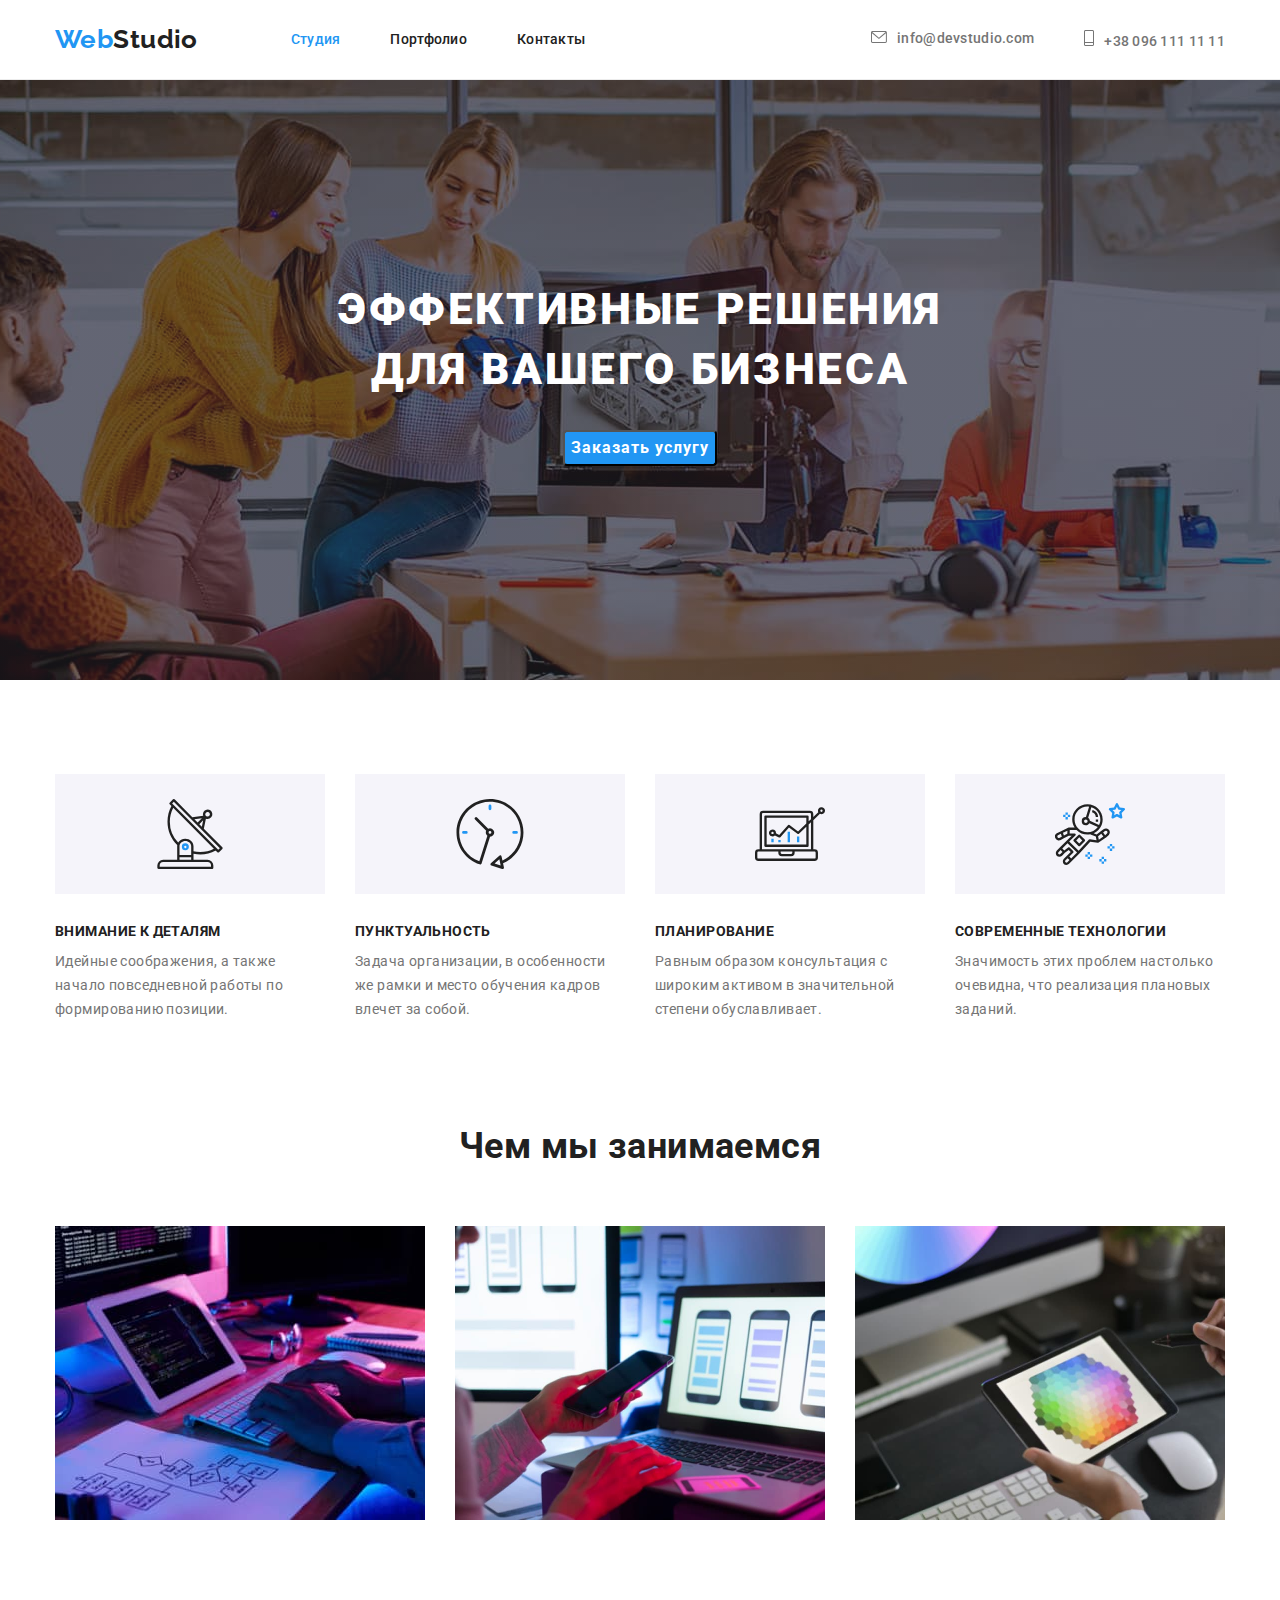
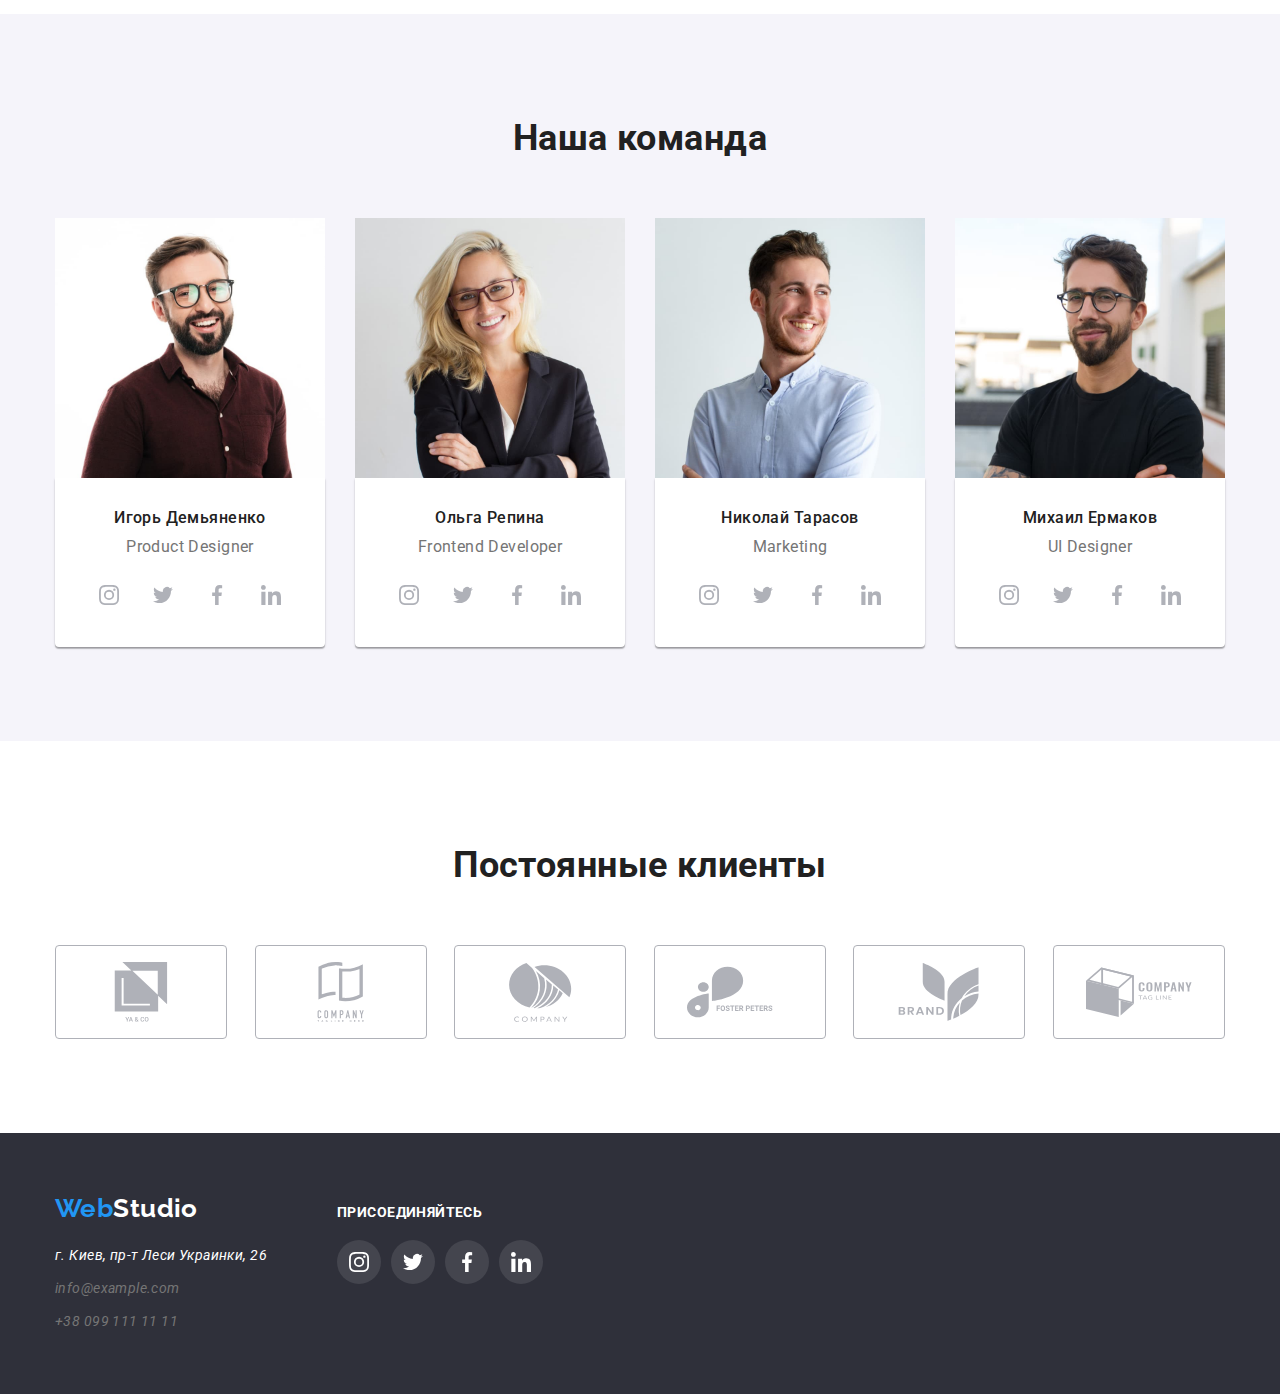
==== index.html @ 738964bc "розпочинає роботу" ====
<!DOCTYPE html>
<html lang="en">

<head>
    <meta charset="UTF-8">
    <meta http-equiv="X-UA-Compatible" content="IE=edge">
    <meta name="viewport" content="width=device-width, initial-scale=1.0">
    <title>Document</title>
    <link rel="preconnect" href="https://fonts.googleapis.com">
    <link rel="preconnect" href="https://fonts.gstatic.com" crossorigin>
    <link href="https://fonts.googleapis.com/css2?family=Raleway:wght@700&family=Roboto:wght@400;500;700;900&display=swap"
        rel="stylesheet">
    <link rel="stylesheet" href="https://cdnjs.cloudflare.com/ajax/libs/modern-normalize/1.0.0/modern-normalize.min.css" />
    <link rel="stylesheet" href="./css/styles.css" />
</head>

<body>
    <!-- Заголовок сайта -->
    <header class="header">
    <div class="container page-header"> 
        <!-- Логотип посилання-->
        <a href="index.html" class="logo"> <span class="logo-blue">Web</span>Studio </a>
        <!--Навігація по сайту-->
        <!-- current підсвічує активну сторінку -->
        <nav>
            <ul class="site-nav">
                <li class="item"><a href="./index.html" class="link current">Студия</a></li>
                <li class="item"><a href="./portfolio.html" class="link">Портфолио</a></li>
                <li class="item"><a href="" class="link">Контакты</a></li>
            </ul>
        </nav>
                <!-- Контактна інформація-->
        <ul class="header-contact">
            <li class="item"><a href="mailto:info@devstudio.com" class="header-contact-link">
                <svg class="icon-envelope"><use href="./images/symbol-defs-opt.svg#icon-envelope"></use></svg>info@devstudio.com</a></li>
            <li class="item"><a href="tel:+380961111111" class="header-contact-link">
                <svg class="icon-phone">
                <use href="./images/symbol-defs-opt.svg#icon-phone"></use>
            </svg>+38 096 111 11 11</a></li>
        </ul>
        
    </div>
    </header>
        
    <main>
        <!--HERO-->
        <section class="section-hero">
            <div class="container">
            <h1 class="hero-title">Эффективные решения<br> для вашего бизнеса</h1>
            <button type="button" class="pointer service">Заказать услугу</button>
            </div>
        </section>
        <!-- Друга секція Наші якості (заголовок треба буде заховати)-->
        <section class="section no-padding">
            <div class="container">
            <h2 class="visually-hidden">Наши качества</h2>
            <ul class=" qualities">
            <li class="list-item"><div class="no-hover"><svg class="icon-antenna"><use href="./images/symbol-defs-opt.svg#icon-antenna"></use></svg></div><h3 class="quality-item">Внимание к деталям</h3>
            <p class="quality-text">Идейные соображения, а также начало повседневной работы по формированию позиции.</p></li>
            <li class="list-item"><div class="no-hover"><svg class="icon-clock">
                    <use href="./images/symbol-defs-opt.svg#icon-clock"></use>
                </svg></div><h3 class="quality-item">Пунктуальность</h3>
            <p class="quality-text">Задача организации, в особенности же рамки и место обучения кадров влечет за собой.</p></li>
            <Li class="list-item"><div class="no-hover"><svg class="icon-diagram">
                    <use href="./images/symbol-defs-opt.svg#icon-diagram"></use>
                </svg></div><h3 class="quality-item">Планирование</h3>
            <p class="quality-text">Равным образом консультация с широким активом в значительной степени обуславливает.</p></Li>
            <li class="list-item"><div class="no-hover"><svg class="icon-astronaut">
                    <use href="./images/symbol-defs-opt.svg#icon-astronaut"></use>
                </svg></div><h3 class="quality-item">Современные технологии</h3>
            <p class="quality-text">Значимость этих проблем настолько очевидна, что реализация плановых заданий.</p></li>
            </ul>
            </div>
        </section>
        <!-- Третя секція Чим ми займаємось-->
        <section class="section activities">
            <div class="container">
            <h2 class="activities-title">Чем мы занимаемся</h2>
            <ul class="busyness">
                <li class="busyness-item"><img src="./images/image1.jpg" alt="printing hands" width="370" height="294" /></li>
                <li class="busyness-item"><img src="./images/image2.jpg" alt="phone in hands" width="370" height="294" /></li>
                <li class="busyness-item"><img src="./images/image3.jpg" alt="tablet in a hand" width="370" height="294" /></li>
            </ul>
            </div>
        </section>
        <!-- Четверта секція Наша команда-->
        <section class="section team">
            <div class="container">
            <h2 class="section-title">Наша команда</h2>
            <ul class="people">
            <li class="member"><img src="./images/image4.jpg" alt="igor-demyanenko" width="270" height="260" />
            <div class="name"><h3 class="team-item">Игорь Демьяненко</h3>
            <p class="profession">Product Designer</p>
                <ul class="socialnets">
                    <li class="net-item"><a href="#" class="members-social-link"><svg class="members-icon-instagram">
                            <use href="./images/symbol-defs-opt.svg#icon-instagram""></use></svg></a></li>
                    <li class="net-item"><a href="#" class="members-social-link"><svg class="members-icon-twitter">
                            <use href="./images/symbol-defs-opt.svg#icon-twitter""></use></svg></a></li>
                    <li class="net-item"><a href="#" class="members-social-link"><svg class="members-icon-facebook">
                            <use href="./images/symbol-defs-opt.svg#icon-facebook"></use></svg></a></li>
                    <li class="net-item"><a href="#" class="members-social-link"><svg class="members-icon-linkedin">
                            <use href="./images/symbol-defs-opt.svg#icon-linkedin"></use></svg></a></li>
                </ul> 
            </div></li>

            <li class="member"><img src="./images/image5.jpg" alt="olga-repina" width="270" height="260" />
            <div class="name"><h3 class="team-item">Ольга Репина</h3>
            <p class="profession">Frontend Developer</p><ul class="socialnets">
                <li class="net-item"><a href="#" class="members-social-link"><svg class="members-icon-instagram">
                            <use href="./images/symbol-defs-opt.svg#icon-instagram""></use></svg></a></li>
                                <li class=" net-item"><a href="#" class="members-social-link"><svg class="members-icon-twitter">
                                        <use href="./images/symbol-defs-opt.svg#icon-twitter""></use></svg></a></li>
                                <li class=" net-item"><a href="#" class="members-social-link"><svg class="members-icon-facebook">
                                                    <use href="./images/symbol-defs-opt.svg#icon-facebook"></use>
                                                </svg></a></li>
                <li class="net-item"><a href="#" class="members-social-link"><svg class="members-icon-linkedin">
                            <use href="./images/symbol-defs-opt.svg#icon-linkedin"></use>
                        </svg></a></li>
            </ul></div></li>

            <li class="member"><img src="./images/image6.jpg" alt="nikolay-tarasov" width="270" height="260" />
            <div class="name"><h3 class="team-item">Николай Тарасов</h3>
            <p class="profession">Marketing</p><ul class="socialnets">
                <li class="net-item"><a href="#" class="members-social-link"><svg class="members-icon-instagram">
                            <use href="./images/symbol-defs-opt.svg#icon-instagram""></use></svg></a></li>
                                <li class=" net-item"><a href="#" class="members-social-link"><svg class="members-icon-twitter">
                                        <use href="./images/symbol-defs-opt.svg#icon-twitter""></use></svg></a></li>
                                <li class=" net-item"><a href="#" class="members-social-link"><svg class="members-icon-facebook">
                                                    <use href="./images/symbol-defs-opt.svg#icon-facebook"></use>
                                                </svg></a></li>
                <li class="net-item"><a href="#" class="members-social-link"><svg class="members-icon-linkedin">
                            <use href="./images/symbol-defs-opt.svg#icon-linkedin"></use>
                        </svg></a></li>
            </ul></div></li>

            <li><img src="./images/image7.jpg" alt="nikolay-tarasov" width="270" height="260" />
            <div class="name"><h3 class="team-item">Михаил Ермаков</h3>
            <p class="profession">UI Designer</p><ul class="socialnets">
                <li class="net-item"><a href="#" class="members-social-link"><svg class="members-icon-instagram">
                            <use href="./images/symbol-defs-opt.svg#icon-instagram""></use></svg></a></li>
                                <li class=" net-item"><a href="#" class="members-social-link"><svg class="members-icon-twitter">
                                        <use href="./images/symbol-defs-opt.svg#icon-twitter""></use></svg></a></li>
                                <li class=" net-item"><a href="#" class="members-social-link"><svg class="members-icon-facebook">
                                                    <use href="./images/symbol-defs-opt.svg#icon-facebook"></use>
                                                </svg></a></li>
                <li class="net-item"><a href="#" class="members-social-link"><svg class="members-icon-linkedin">
                            <use href="./images/symbol-defs-opt.svg#icon-linkedin"></use>
                        </svg></a></li>
            </ul></div></li>
            </ul>
            </div>
        </section>
        <!-- П’ята секція Постійні клієнти -->
        <section class="section clients">
            <div class="container">
                <h2 class="clients-title">Постоянные клиенты</h2>
                <ul class="companies">
                    <li class="companies-item"><a href="#" class="company-link">
                        <svg class="icon icon-group">
                        <use href="./images/symbol-defs-opt.svg#icon-group"></use>
                    </svg></a>
                    </li>
                    <li class="companies-item"><a href="#" class="company-link">
                        <svg class="icon icon-group2">
                                <use href="./images/symbol-defs-opt.svg#icon-group2"></use>
                            </svg></a>
                    </li>
                    <li class="companies-item"><a href="#" class="company-link">
                        <svg class="icon icon-group3">
                                <use href="./images/symbol-defs-opt.svg#icon-group3"></use>
                            </svg></a>
                    </li>
                    <li class="companies-item"><a href="#" class="company-link">
                        <svg class=" icon icon-group4">
                                <use href="./images/symbol-defs-opt.svg#icon-group4"></use>
                            </svg></a>
                    </li>
                    <li class="companies-item"><a href="#" class="company-link">
                        <svg class="icon icon-group5">
                                <use href="./images/symbol-defs-opt.svg#icon-group5"></use>
                            </svg></a>
                    </li>
                    <li class="companies-item"><a href="#" class="company-link">
                        <svg class=" icon icon-group6">
                                <use href="./images/symbol-defs-opt.svg#icon-group6"></use>
                            </svg></a>
                    </li>
                </ul>
            </div>
        </section>
    </main>
    
    <footer class="footer">
        <div class="container flexible">
            <!-- Логотип посилання-->  
            <div class="logo-container">
            <a href="index.html" class="logo footer-logo"> <span class="logo-blue">Web</span><span
                    class="logo-white">Studio</span></a>
            <!-- Контактна інформація-->
            <address>
                <ul class="address">
                    <li class="item address-item">г. Киев, пр-т Леси Украинки, 26</li>
                    <li class="item"><a href="mailto:info@example.com" class="footer-contact-link">info@example.com</a></li>
                    <li class="item"><a href="tel:+380991111111" class="footer-contact-link">+38 099 111 11 11</a></li>
                </ul>
            </address>
            </div>
            <div class="join">
                <h4 class="slogan">Присоединяйтесь</h4>
                <ul class="socials">
                    <li class="social-item"><a href="#" class="social-link"><svg class="icon-instagram">
                                <use href="./images/symbol-defs-opt.svg#icon-instagram""></use></svg></a></li>
                    <li class="social-item"><a href="#" class="social-link"><svg class="icon-twitter">
                                <use href="./images/symbol-defs-opt.svg#icon-twitter""></use></svg></a></li>
                    <li class="social-item"><a href="#" class="social-link"><svg class="icon-facebook">
                                <use href="./images/symbol-defs-opt.svg#icon-facebook""></use></svg></a></li>
                    <li class="social-item"><a href="#" class="social-link"><svg class="icon-linkedin">
                                <use href="./images/symbol-defs-opt.svg#icon-linkedin""></use></svg></a></li>
                </ul>
            </div>
        </div>
    </footer>
</body>

</html>
---- css/styles.css ----
:root {
  --primary-text-color: #757575;
  --title-color: #212121;
  --text-white: #ffffff;
  --primary-bgc: #ffffff;
  --secondary-bgc: #f5f4fa;
  --footer-bcg: #2f303a;
  --accent-color: #2196f3;
}

/* колір основного тексту #757575  */
/* колір заголовків #212121 */
/* білий  #FFFFFF */
/* акцент #2196F3 */
/* колір фону #FFFFFF */
/* додатковий колір фону #F5F4FA */
/* фон футера #2f303a */
/* Roboto 400/500/700/900 головний шрифт */
/* Raleway 700 додатковий шрифт */

body {
  background-color: var(--primary-bgc);
  color: var(--primary-text-color);
  font-family: "Roboto", "Arial", sans-serif;
  letter-spacing: 0.03em;
  font-size: 14px;
}

/* Видаляємо крапки в списках */
ul {
  padding: 0;
  margin: 0;
  list-style: none;
}

/* Глобальний сброс */
h2,
h3,
h4,
p,
ul {
  margin-top: 0;
  margin-bottom: 0;
}

img {
  display: block;
  max-width: 100%;
  height: auto;
}

.link {
  text-decoration: none;
  color: var(--title-color);
}
/* Додатковий клас контейнер */
.container {
  width: 1200px;
  margin-left: auto;
  margin-right: auto;
  padding-left: 15px;
  padding-right: 15px;
}
/* outline: 2px solid #188ce8; */

/* Розбивка по секціям */
.section {
  padding-top: 94px;
  padding-bottom: 94px;
}
.no-padding {
  padding-bottom: 0;
}

/* Header */
.header {
  border-bottom-width: 1px;
  border-bottom-style: solid;
  border-bottom-color: #ececec;
}
.page-header {
  display: flex;
  align-items: center;
  justify-content: center;
}

/* Логотип */
.logo {
  margin-right: 93px;
  padding-top: 24px;
  padding-bottom: 24px;
  color: var(--title-color);
  text-decoration: none;
  font-family: "Raleway", sans-serif;
  font-weight: 700;
  font-size: 26px;
  line-height: 1.2;
}

.logo-blue {
  color: var(--accent-color);
}
.logo-white {
  color: var(--text-white);
}

/* Навігація по сайту */
.site-nav {
  display: flex;
}

.link {
  padding-top: 32px;
  padding-bottom: 32px;
}

.site-nav .item {
  color: var(--title-color);
  text-decoration: none;
  font-family: inherit;
  font-weight: 500;
  font-size: 14px;
  line-height: 1.14;
  letter-spacing: 0.02em;
}
.site-nav .item + .item {
  margin-left: 50px;
}
.site-nav .link:hover,
.site-nav .link:focus {
  color: var(--accent-color);
}
.site-nav .link.current {
  color: var(--accent-color);
}
/* Контакти */
.header-contact {
  display: flex;
  margin-left: auto;
}
.header-contact-link {
  padding-top: 32px;
  padding-bottom: 32px;
}

.header-contact .item + .item {
  margin-left: 50px;
}

.header-contact .header-contact-link {
  color: var(--primary-text-color);
  text-decoration: none;
  font-family: inherit;
  font-weight: 500;
  font-size: 14px;
  line-height: 1.14;
  letter-spacing: 0.02em;
}
.header-contact .header-contact-link:hover,
.header-contact .header-contact-link:focus {
  color: var(--accent-color);
}

.icon-envelope {
  display: inline-block;
  content: "";
  padding: 0;
  margin-right: 10px;
  width: 16px;
  height: 12px;
  background-size: contain;
  fill: var(--primary-text-color);
}
.header-contact .header-contact-link:hover .icon-envelope,
.header-contact .header-contact-link:focus .icon-envelope{
  fill: var(--accent-color);
}


.icon-phone {
  display: inline-block;
  content: "";
  padding: 0;
  margin-right: 10px;
  width: 10px;
  height: 16px;
  background-size: contain;
  fill: var(--primary-text-color);
}

.header-contact .header-contact-link:hover .icon-phone,
.header-contact .header-contact-link:focus .icon-phone{
  fill: var(--accent-color);
}

/* Футер */
.footer {
  padding-top: 60px;
  padding-bottom: 60px;
  background: var(--footer-bcg);
}

.footer-logo {
  display: block;
  margin: 0 0 20px;
  padding: 0;
}

.address-item {
  color: var(--text-white);
  font-weight: 400;
  font-size: 14px;
  line-height: 1.71;
}

.footer-contact-link {
  display: block;
  margin-top: 9px;
  color: var(--primary-text-color);
  text-decoration: none;
  font-weight: 400;
  font-size: 14px;
  line-height: 1.71;
}
.footer-contact-link:last-child {
  margin-bottom: 0px;
}

.footer-contact-link:hover,
.footer-contact-link:focus {
  color: var(--accent-color);
}

.slogan{
margin-bottom: 20px;
Font style: 700;
Font size: 14px;
Line height: 1.142;
text-transform: uppercase;
color: var(--text-white);
Letter spacing: 0.03em;
}

.socials{
  display: flex;
}

.social-link{
  display: flex;
  width: 44px;
  height: 44px;
  border-radius: 50%;
  background: rgba(255, 255, 255, 0.1);
  justify-content: center;
  align-items: center;
}

.social-link:hover,
.social-link:focus{
  background:var(--accent-color)
}

.social-item:not(:last-child) {
  margin-right: 10px;
}

.icon-instagram,
.icon-twitter,
.icon-facebook,
.icon-linkedin{
  width: 20px;
  height: 20px;
  fill:var(--text-white);
}
.join{
  margin-left: 70px;
 }



.flexible{
  display: flex;
  justify-content:flex-start ;
  align-items:baseline;
}

/* Webstudio */
/* HERO */

.section-hero {
  padding-top: 200px;
  padding-bottom: 200px;
  height: 600px;
  max-width: 1600px;
  margin-left: auto;
  margin-right: auto;
  background: var(--footer-bcg);
  background-image: linear-gradient(
      rgba(47, 48, 58, 0.4),
      rgba(47, 48, 58, 0.4)
    ),
    url(../images/imageoverlay.jpg);
  background-size: cover;
  background-repeat: no-repeat;
  background-position: center;
  text-align: center;
}

.hero-title {
  margin-top: 0;
  margin-bottom: 30px;
  color: var(--text-white);
  font-weight: 900;
  font-size: 44px;
  line-height: 1.36;
  text-align: center;
  letter-spacing: 0.06em;
  text-transform: uppercase;
}

/* Кнопка */
.service {
  color: var(--text-white);
  background: var(--accent-color);
  font-family: inherit;
  font-weight: 700;
  font-size: 16px;
  line-height: 1.87;
  letter-spacing: 0.06em;
  border-radius: 4px;
}
.service:hover,
.service:focus {
  background: #188ce8;
}

/* Якості  */

/* .hidden-title { 
  visibility: hidden;
}*/

.qualities {
  display: flex;
}
.quality-item {
  margin-top: 0;
  margin-bottom: 10px;
  color: var(--title-color);
  font-weight: 700;
  font-size: 14px;
  line-height: 1.14;
  text-transform: uppercase;
}
.list-item {
  margin-top: 0;
  margin-bottom: 0;
  margin-right: 30px;
  flex-basis: calc((100% - 120px) / 4);
}

.list-item:last-child {
  margin-right: 0;
}

.quality-text {
  margin-top: 10px;
  margin-bottom: 0;
  color: var(--primary-text-color);
  font-weight: 400;
  font-size: 14px;
  line-height: 1.71;
}

.no-hover {
  display: flex;
  padding: 25px 100px;
  margin-bottom: 30px;
  height: 120px;
  background: #f5f4fa;
  justify-content: center;
  align-items: center;
}

.icon-antenna,
.icon-clock,
.icon-diagram,
.icon-astronaut {
  width: 70px;
  height: 70px;
}

/* Зайняття */

.activities-title {
  margin-bottom: 50px;
  color: var(--title-color);
  font-weight: 700;
  font-size: 36px;
  line-height: 1.67;
  text-align: center;
}

.busyness {
  display: flex;
}
.busyness-item {
  flex-direction: row;
}
.busyness-item + .busyness-item {
  margin-left: 30px;
}
/* Команда */
.team {
  background-color: var(--secondary-bgc);
}
.section-title {
  margin-bottom: 50px;
  color: var(--title-color);
  font-weight: 700;
  font-size: 36px;
  line-height: 1.67;
  text-align: center;
}
.people {
  display: flex;
}
.member {
  margin-right: 30px;
}
.name {
  padding: 30px 0;
  background-color: #ffffff;
  text-align: center;
  border-radius: 0px 0px 4px 4px;
  box-shadow: 0px 1px 3px rgba(0, 0, 0, 0.12),
   0px 1px 1px rgba(0, 0, 0, 0.14),
    0px 2px 1px rgba(0, 0, 0, 0.2);
border-radius: 0px 0px 4px 4px;
}

.team-item {
  margin-bottom: 10px;
  color: var(--title-color);
  font-weight: 500;
  font-size: 16px;
  line-height: 1.2;
}
.profession {
  margin-top: 10px;
  margin-bottom: 16px;
  color: var(--primary-text-color);
  font-weight: 400;
  font-size: 16px;
  line-height: 1.2;
}
.socialnets{
  display: flex;
  justify-content: center;
  align-items: center;
  margin-left: 32px;
  margin-right: 32px;
  
}

.net-item:not(:last-child){
margin-right: 10px;
}

.members-social-link{
  display: inline-flex;
  justify-content: center;
  align-items: center;
  width: 44px;
  height: 44px;
  border-radius: 50%;
  background:#ffffff;
}

.members-icon-instagram,
.members-icon-twitter,
.members-icon-facebook,
.members-icon-linkedin{
  width: 20px;
  height: 20px;
  fill:#AFB1B8;
}

.members-social-link:hover,
.members-social-link:focus {
  background: var(--accent-color);
}

.members-social-link:hover .members-icon-instagram,
.members-social-link:focus .members-icon-instagram{
  fill:#ffffff;
}
.members-social-link:hover .members-icon-twitter,
.members-social-link:focus .members-icon-twitter{
  fill:#ffffff;
}
.members-social-link:hover .members-icon-facebook,
.members-social-link:focus .members-icon-facebook{
  fill:#ffffff;
}
.members-social-link:hover .members-icon-linkedin,
.members-social-link:focus .members-icon-linkedin{
  fill:#ffffff;
}



/* Клієнти */
.clients-title{
  margin-bottom: 50px;
  color: var(--title-color);
  font-weight: 700;
  font-size: 36px;
  line-height: 1.67;
  text-align: center;
}
.companies{
  display: flex;
  justify-content: space-between;
  align-items: center;
}
.companies-item:not(:last-child){
  margin-right: 30;
}
.companies-item{
  flex-basis: calc((100% - 180px) / 6);
}

.icon{
  fill: #AFB1B8;
  width:106px ;
  height:60px ;
}
.company-link{
  display: inline-flex;
  justify-content: center;
  align-items: center;
  padding: 16px 32px;
  border: 1px solid #AFB1B8;
  border-radius: 4px;
}

.company-link:hover .icon,
.company-link:focus .icon{
  fill:var(--accent-color);  
}
.company-link:hover,
.company-link:focus{
  border: 1px solid var(--accent-color)
}


/* Portfolio */

/* Фільтр кнопок */

.portfolio {
  display: flex;
  margin-bottom: 50px;
  justify-content: center;
}

.pointer {
  cursor: pointer;
}

.primary-button {
  display: inline-block;
  border: transparent;
  padding: 6px 22px;
  color: var(--title-color);
  background-color: var(--secondary-bgc);
  font-family: inherit;
  font-weight: 500;
  font-size: 16px;
  line-height: 1.62;
  text-align: center;
  border-radius: 4px;
}

.primary-button:hover,
.primary-button:focus {
  color: var(--text-white);
  background-color: var(--accent-color);
  box-shadow: 0px 1px 3px rgba(0, 0, 0, 0.12),
   0px 1px 1px rgba(0, 0, 0, 0.14),
    0px 2px 1px rgba(0, 0, 0, 0.2);
}

.choise:not(:last-child) {
  margin-right: 8px;
}

/* Список робіт */
.work-title {
  margin-bottom: 4px;
  color: var(--title-color);
  font-weight: 700;
  font-size: 18px;
  line-height: 2;
  letter-spacing: 0.06em;
}
.work-item {
  color: var(--primary-text-color);
  font-weight: 400;
  font-size: 16px;
  line-height: 1.87;
}
.portfolio-link {
  display: block;
  text-decoration: none;
}

.part {
  padding: 20px 24px;
  background-color: var(--primary-bgc);
  text-align: left;
  border: 1px solid #eeeeee;
}

/* Сітка */
.work {
  display: flex;
  flex-wrap: wrap;
}
.example-item {
  margin-right: 30px;
  margin-bottom: 30px;
}

.example-item:nth-child(3n) {
  margin-right: 0;
}
.example-item:nth-last-child(-n + 3) {
  margin-bottom: 0;
}

.portfolio-link:hover, 
.portfolio-link:focus {
box-shadow: 0px 1px 1px rgba(0, 0, 0, 0.12), 0px 4px 4px rgba(0, 0, 0, 0.06),
    1px 4px 6px rgba(0, 0, 0, 0.16);
}
  
.visually-hidden {
  position: absolute;
  clip: rect(0 0 0 0);
  width: 1px;
  height: 1px;
  margin: -1px;
}
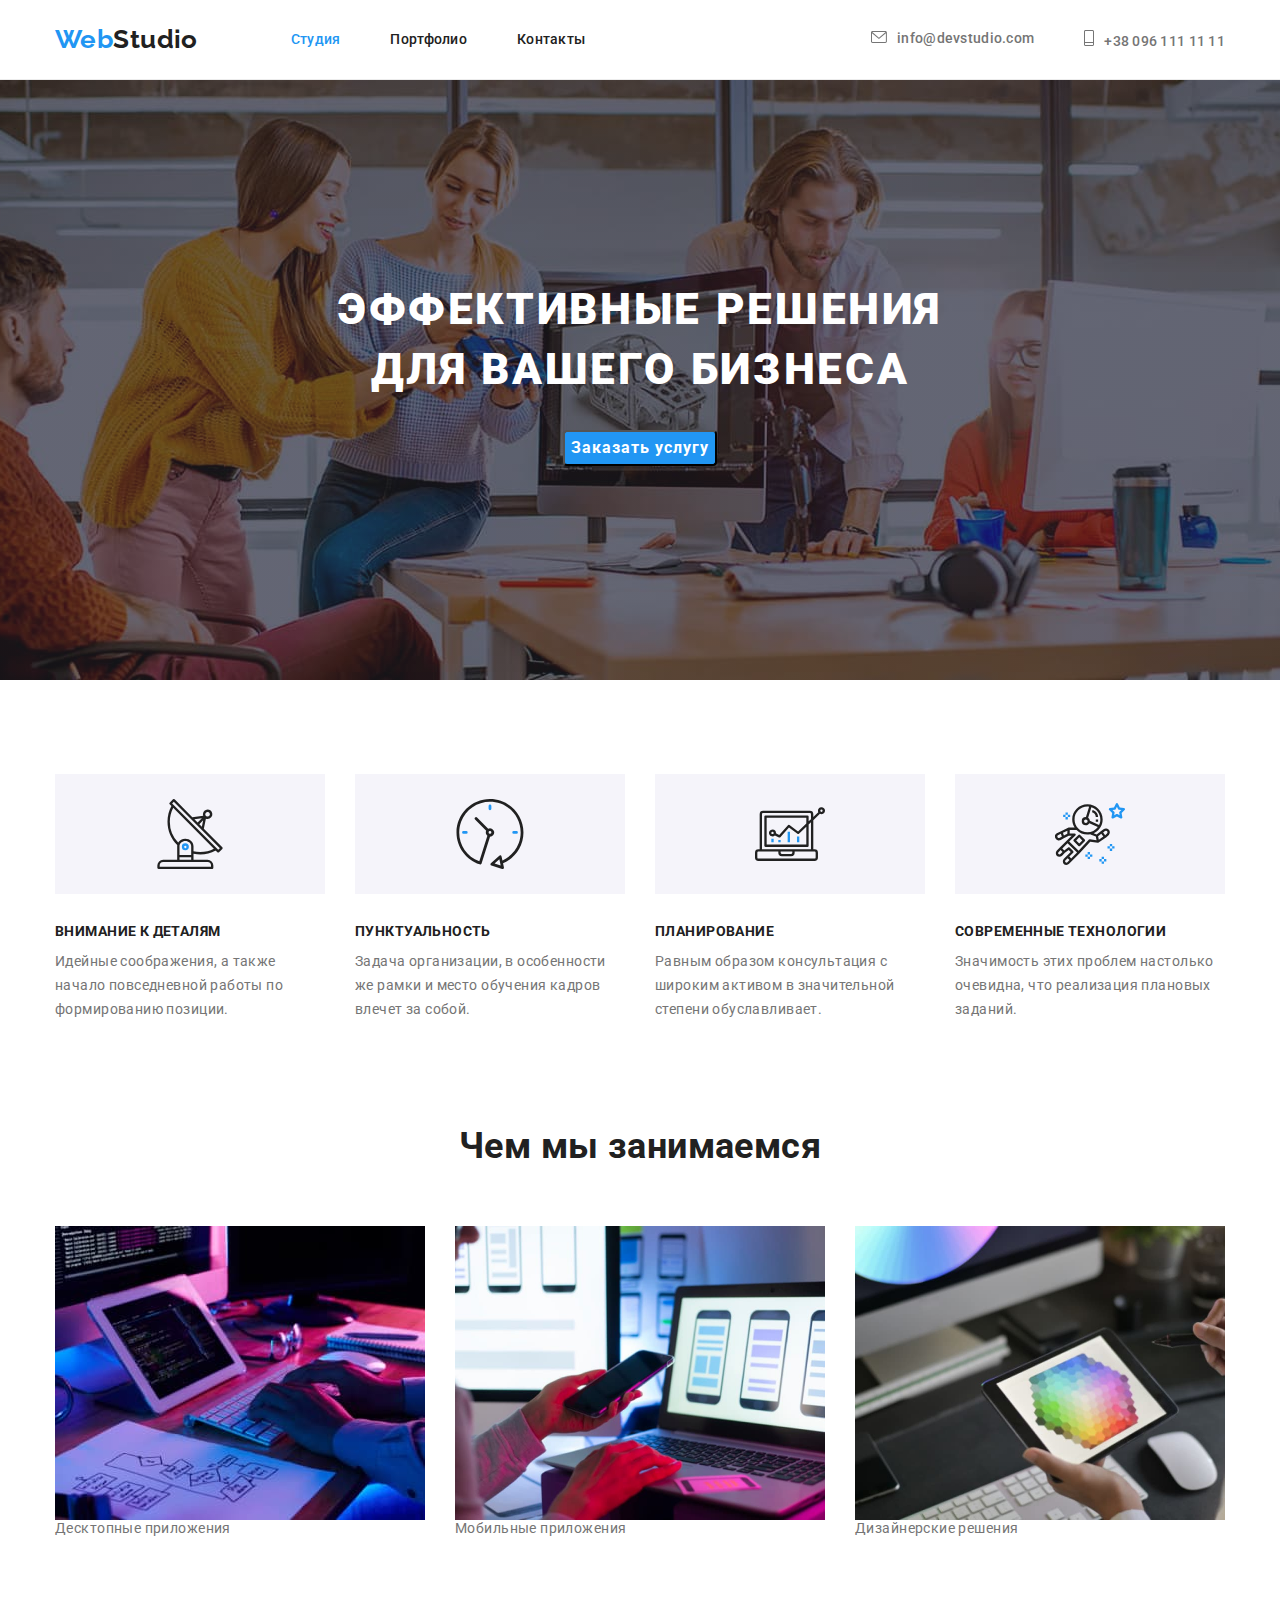
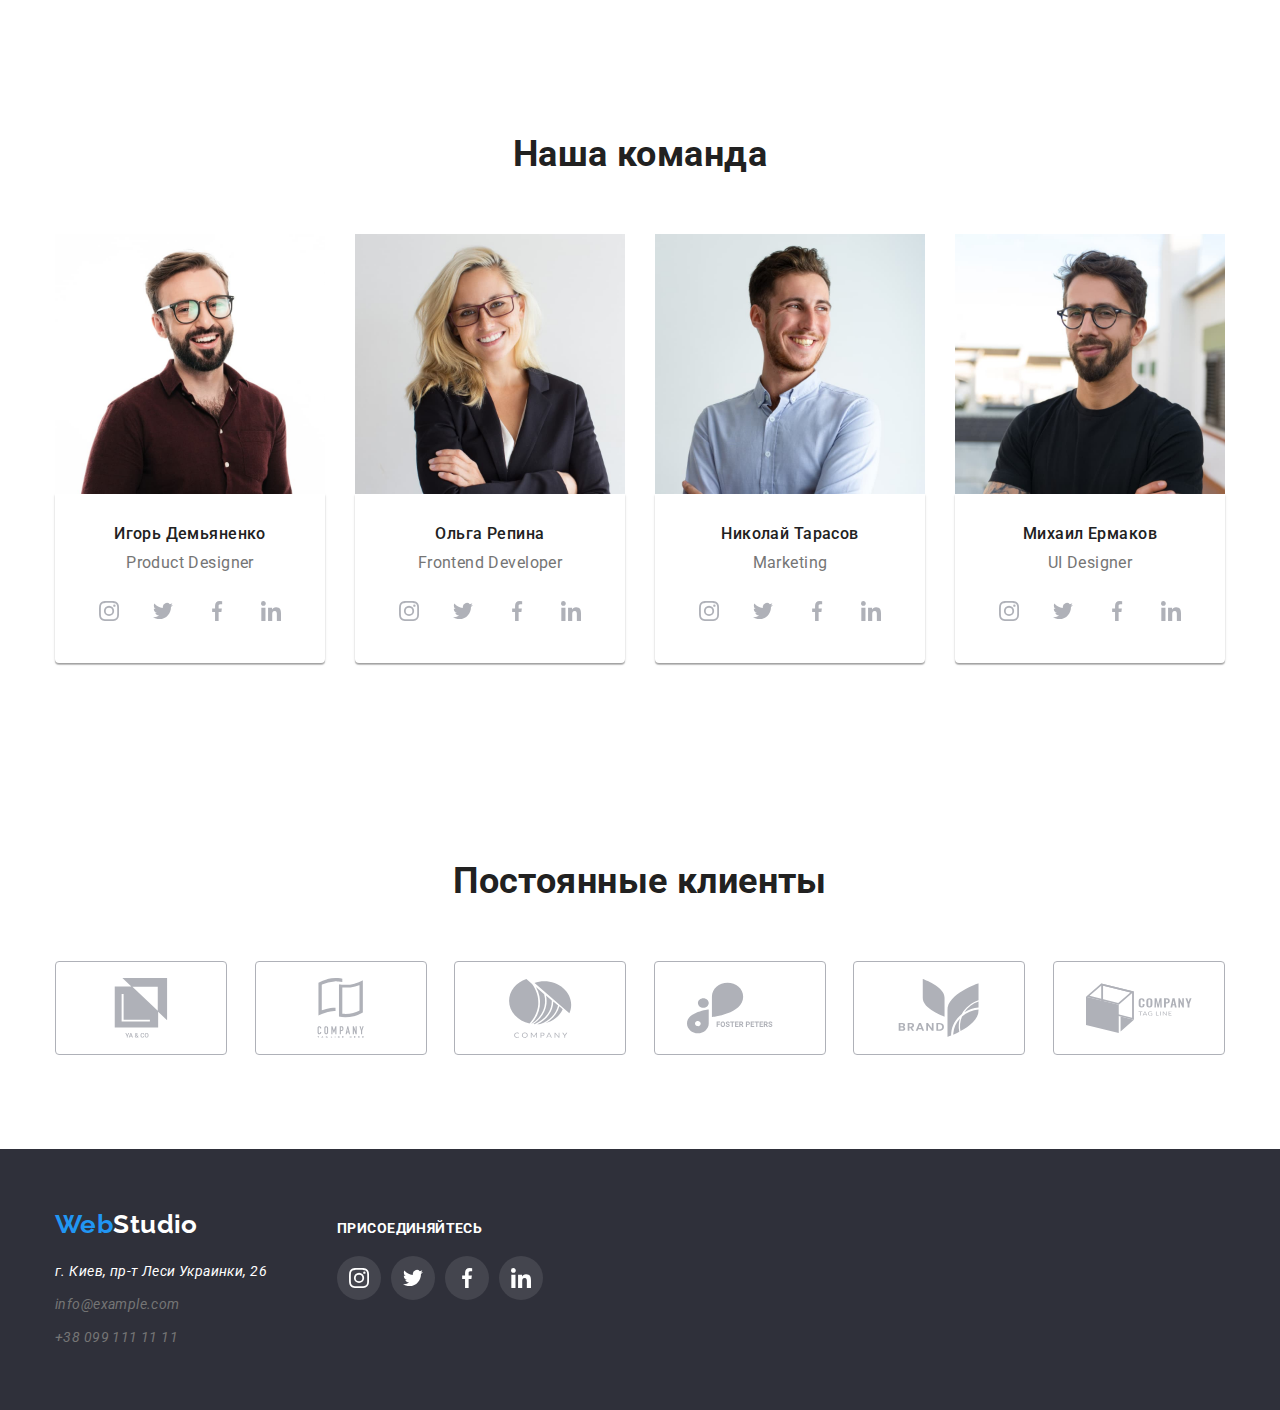
==== commit 3901f766: "знімає Z індекс з оверлея" ====
--- a/index.html
+++ b/index.html
@@ -46,9 +46,15 @@
         <!--HERO-->
         <section class="section-hero">
             <div class="container">
-            <h1 class="hero-title">Эффективные решения<br> для вашего бизнеса</h1>
-            <button type="button" class="pointer service">Заказать услугу</button>
-            </div>
+            <h1 class="hero-title">Эффективные решения<br> для вашего бизнеса</h1>    
+            <button type="button" class="pointer service" data-modal-open>Заказать услугу</button>          
+        </div>
+        <!-- Модальне вікно -->
+        <div class="backdrop is-hidden" data-modal>
+            <div class="modal">
+                <button type="button" class="button-close-modal" data-modal-close><svg class="icon-close"><use href="./images/symbol-defs-opt.svg#icon-close"></use></svg></button>
+            </div>
+        </div>
         </section>
         <!-- Друга секція Наші якості (заголовок треба буде заховати)-->
         <section class="section no-padding">
@@ -77,9 +83,23 @@
             <div class="container">
             <h2 class="activities-title">Чем мы занимаемся</h2>
             <ul class="busyness">
-                <li class="busyness-item"><img src="./images/image1.jpg" alt="printing hands" width="370" height="294" /></li>
-                <li class="busyness-item"><img src="./images/image2.jpg" alt="phone in hands" width="370" height="294" /></li>
-                <li class="busyness-item"><img src="./images/image3.jpg" alt="tablet in a hand" width="370" height="294" /></li>
+                <li class="busyness-item"><div class="box">
+                    <img src="./images/image1.jpg" alt="printing hands" width="370" height="294" />
+                    <div class="overlay"><p class="overlay-text">Десктопные приложения</p></div>
+                    </div>
+                </li>
+                <li class="busyness-item"><div class="box">
+                    <img src="./images/image2.jpg" alt="phone in hands" width="370" height="294" /><div class="overlay">
+                        <p class="overlay-text">Мобильные приложения</p>
+                    </div>
+                    </div>
+                </li>
+                <li class="busyness-item"><div class="box">
+                    <img src="./images/image3.jpg" alt="tablet in a hand" width="370" height="294" /><div class="overlay">
+                        <p class="overlay-text">Дизайнерские решения</p>
+                    </div>
+                    </div>
+                </li>
             </ul>
             </div>
         </section>
@@ -220,6 +240,7 @@
             </div>
         </div>
     </footer>
+<script src="./js/modal.js"></script>
 </body>
 
 </html>--- a/css/styles.css
+++ b/css/styles.css
@@ -334,6 +334,47 @@
   background: #188ce8;
 }
 
+/* МОДАЛЬНЕ ВІКНО */
+ .backdrop{  
+  position:fixed;
+  top: 0; 
+  left: center;
+  background: rgba(0, 0, 0, 0.1);
+  width: 1600px;
+  height: 1024px;
+ } 
+.backdrop.is-hidden{
+  visibility:hidden;
+  opacity: 0;
+  pointer-events: none;  
+}
+
+.modal{
+height:581px ;
+width:528px ;
+background-color: var(--primary-bgc);
+position:absolute;
+top:50%;
+left:50%;
+transform: translate(-50%, -50%);
+z-index: 1
+}
+
+.button-close-modal{
+  position:absolute;
+  top: 8px;
+  right:8px;
+  width:30px ;
+  height: 30px;
+  border-radius: 50%;
+  background: var(--primary-bgc);
+}
+
+.icon-close{
+  width: 18px;
+  height: 18px;
+}
+
 /* Якості  */
 
 /* .hidden-title { 
@@ -403,6 +444,7 @@
 
 .busyness {
   display: flex;
+  
 }
 .busyness-item {
   flex-direction: row;
@@ -410,6 +452,41 @@
 .busyness-item + .busyness-item {
   margin-left: 30px;
 }
+
+/* .box{ 
+margin-left: auto;
+margin-right: auto;
+position: relative;
+overflow: hidden;   
+}*/
+
+/* .overlay{  
+position: absolute;
+bottom: 0;
+left: 0;
+width: 100%;
+height: 70px;
+opacity: 1;
+background-color:rgba(47, 48, 58, 0.8);
+/* transform: translateY(-100%); */
+ } */
+
+/* .box:hover .overlay {  */
+  /* opacity: 1; */
+   /* transform: translateY(224px);   */
+
+
+/* .overlay-text{ 
+  padding: 27px 82px;
+font-weight: 700;
+font-size: 14px;
+line-height: 1.14;
+text-transform: uppercase;
+text-align: center;
+color: var(--text-white);
+}*/
+
+
 /* Команда */
 .team {
   background-color: var(--secondary-bgc);
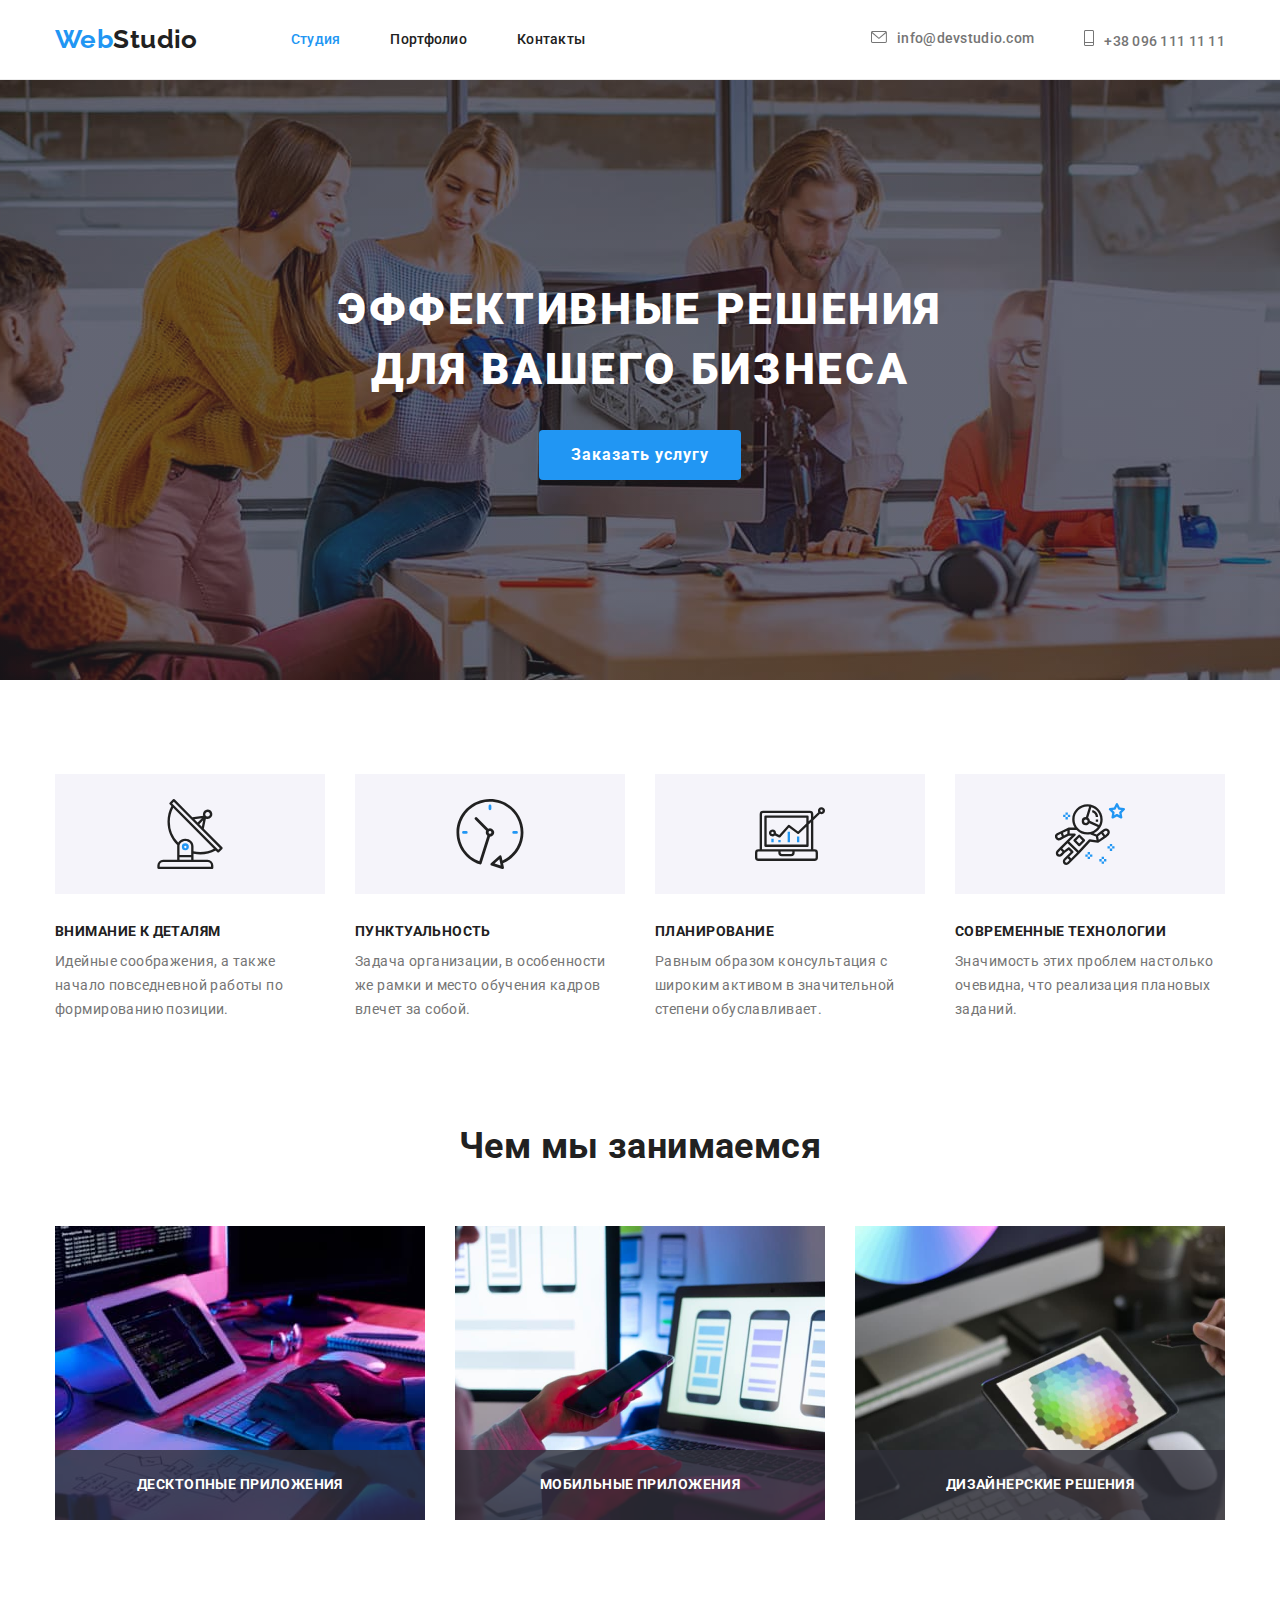
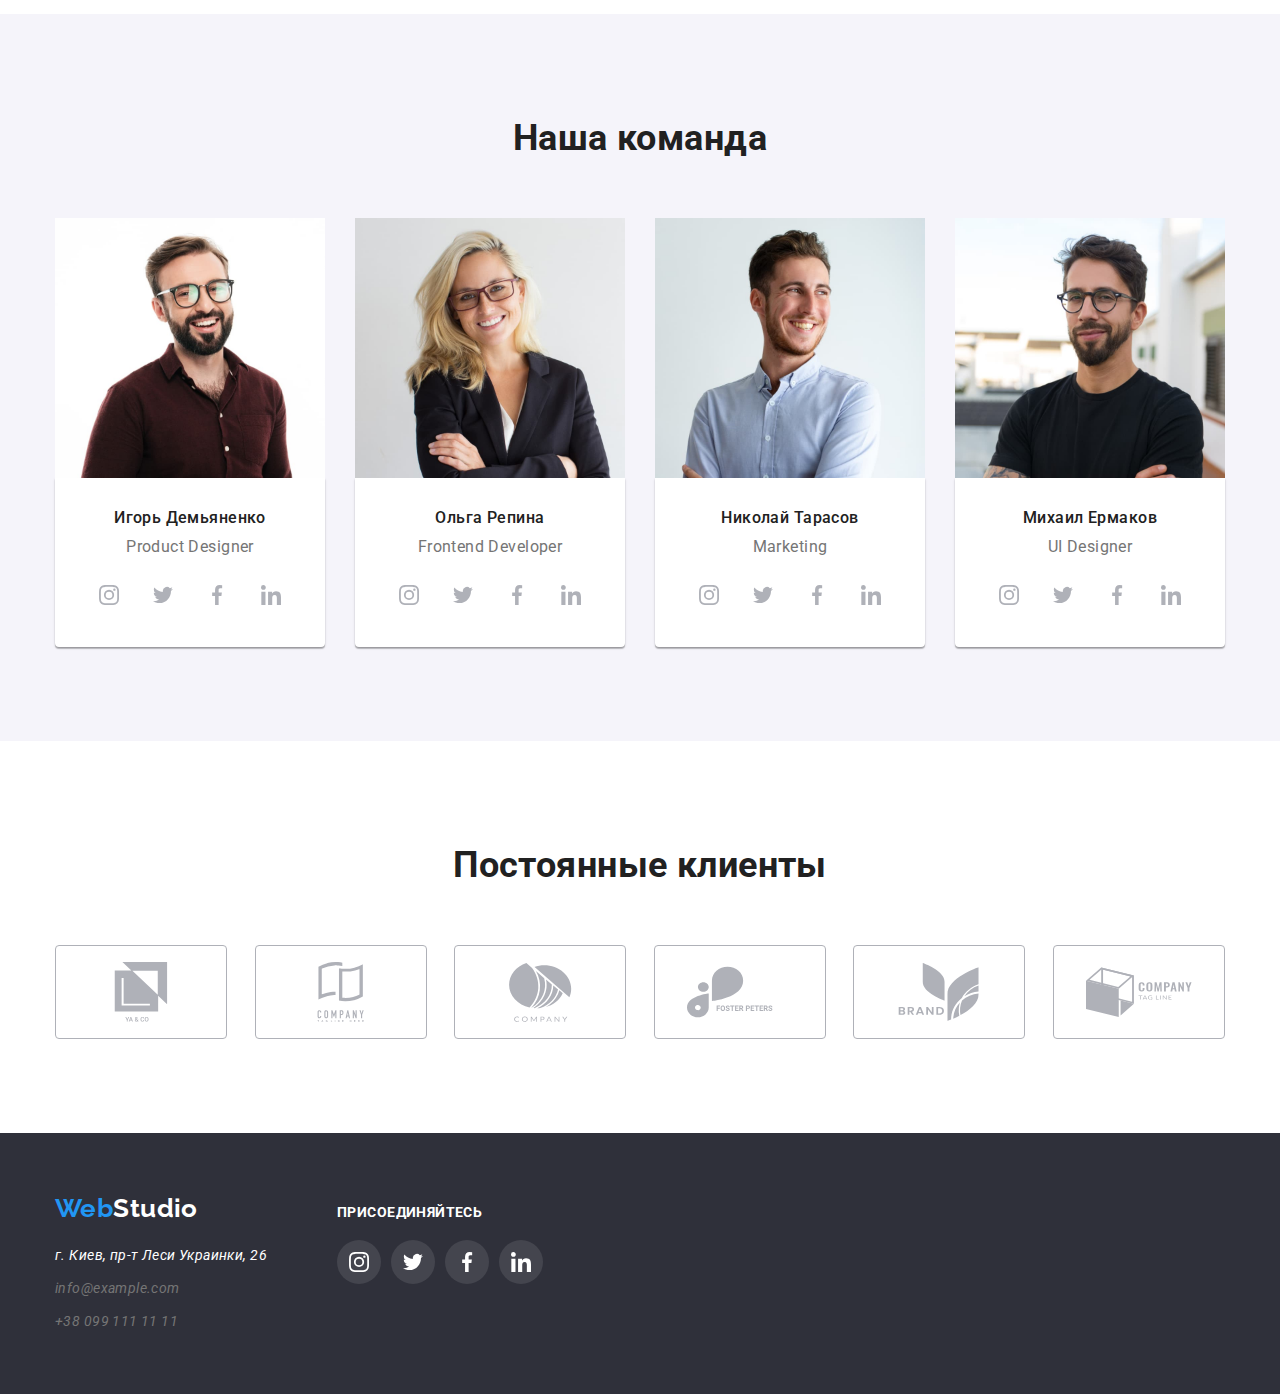
==== commit 079f50dd: "робить модалку" ====
--- a/index.html
+++ b/index.html
@@ -49,12 +49,6 @@
             <h1 class="hero-title">Эффективные решения<br> для вашего бизнеса</h1>    
             <button type="button" class="pointer service" data-modal-open>Заказать услугу</button>          
         </div>
-        <!-- Модальне вікно -->
-        <div class="backdrop is-hidden" data-modal>
-            <div class="modal">
-                <button type="button" class="button-close-modal" data-modal-close><svg class="icon-close"><use href="./images/symbol-defs-opt.svg#icon-close"></use></svg></button>
-            </div>
-        </div>
         </section>
         <!-- Друга секція Наші якості (заголовок треба буде заховати)-->
         <section class="section no-padding">
@@ -240,6 +234,14 @@
             </div>
         </div>
     </footer>
+    <!-- Модальне вікно -->
+    <div class="backdrop is-hidden" data-modal>
+        <div class="modal">
+            <button type="button" class="button-close-modal" data-modal-close><svg class="icon-close">
+                    <use href="./images/symbol-defs-opt.svg#icon-close"></use>
+                </svg></button>
+        </div>
+    </div>
 <script src="./js/modal.js"></script>
 </body>
 
--- a/css/styles.css
+++ b/css/styles.css
@@ -320,6 +320,8 @@
 
 /* Кнопка */
 .service {
+  display: inline-block;
+  padding: 10px 32px;
   color: var(--text-white);
   background: var(--accent-color);
   font-family: inherit;
@@ -328,21 +330,26 @@
   line-height: 1.87;
   letter-spacing: 0.06em;
   border-radius: 4px;
+  border: transparent;
+  text-align: center;
 }
 .service:hover,
 .service:focus {
   background: #188ce8;
 }
+  
+
 
 /* МОДАЛЬНЕ ВІКНО */
  .backdrop{  
   position:fixed;
   top: 0; 
-  left: center;
+  right: center;
   background: rgba(0, 0, 0, 0.1);
-  width: 1600px;
-  height: 1024px;
+  width: 100%;
+  height: 100%;
  } 
+
 .backdrop.is-hidden{
   visibility:hidden;
   opacity: 0;
@@ -350,29 +357,34 @@
 }
 
 .modal{
-height:581px ;
-width:528px ;
+position:absolute;
+min-height:581px ;
+min-width:528px ;
 background-color: var(--primary-bgc);
-position:absolute;
 top:50%;
 left:50%;
 transform: translate(-50%, -50%);
-z-index: 1
+/* transition: transform 250ms cubic-bezier(0.4, 0, 0.2, 1);  */
 }
 
 .button-close-modal{
-  position:absolute;
-  top: 8px;
-  right:8px;
-  width:30px ;
-  height: 30px;
-  border-radius: 50%;
-  background: var(--primary-bgc);
+display: inline-block;
+position:absolute;
+top: 8px;
+right:8px;
+width:30px ;
+height: 30px;
+padding:6px;
+border-radius: 50%;   
+background: var(--primary-bgc);
+border: 1px solid rgba(0, 0, 0, 0.1); 
+text-align: center;
 }
 
 .icon-close{
   width: 18px;
   height: 18px;
+  fill:#000000;
 }
 
 /* Якості  */
@@ -453,14 +465,14 @@
   margin-left: 30px;
 }
 
-/* .box{ 
+ .box{ 
 margin-left: auto;
 margin-right: auto;
 position: relative;
 overflow: hidden;   
-}*/
-
-/* .overlay{  
+}
+
+.overlay{  
 position: absolute;
 bottom: 0;
 left: 0;
@@ -469,14 +481,14 @@
 opacity: 1;
 background-color:rgba(47, 48, 58, 0.8);
 /* transform: translateY(-100%); */
- } */
+ } 
 
 /* .box:hover .overlay {  */
   /* opacity: 1; */
    /* transform: translateY(224px);   */
 
 
-/* .overlay-text{ 
+ .overlay-text{ 
   padding: 27px 82px;
 font-weight: 700;
 font-size: 14px;
@@ -484,7 +496,7 @@
 text-transform: uppercase;
 text-align: center;
 color: var(--text-white);
-}*/
+}
 
 
 /* Команда */
@@ -664,9 +676,9 @@
 .primary-button:focus {
   color: var(--text-white);
   background-color: var(--accent-color);
-  box-shadow: 0px 1px 3px rgba(0, 0, 0, 0.12),
-   0px 1px 1px rgba(0, 0, 0, 0.14),
-    0px 2px 1px rgba(0, 0, 0, 0.2);
+  box-shadow: 0px 1px 3px rgba(0, 0, 0, 0.12), 
+   0px 1px 1px rgba(0, 0, 0, 0.14), 
+  0px 2px 1px rgba(0, 0, 0, 0.2); 
 }
 
 .choise:not(:last-child) {
